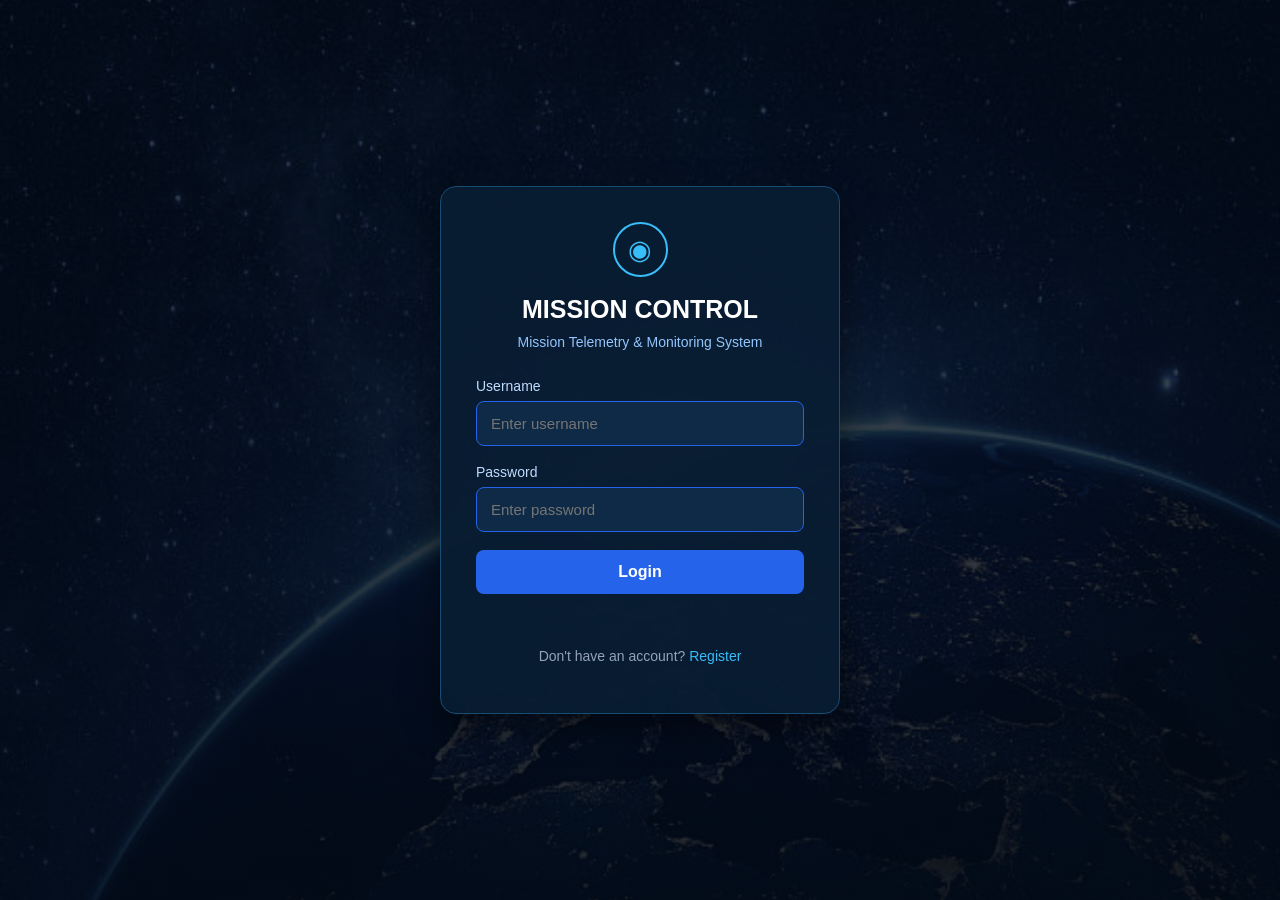
==== frontend/login.html @ 8d2dbf80 "Add Mission Telemetry frontend and backend" ====
<!DOCTYPE html>
<html lang="en">
<head>
    <meta charset="UTF-8">
    <meta name="viewport" content="width=device-width, initial-scale=1.0">

    <title>Mission Login</title>

    <link rel="stylesheet" href="login.css">
</head>

<body>

    <div class="login-container">

        <div class="login-card">

            <div class="login-logo">
                ◉
            </div>

            <h1>MISSION CONTROL</h1>

            <p class="login-subtitle">
                Mission Telemetry & Monitoring System
            </p>


            <form id="loginForm">

                <div class="input-group">
                    <label for="username">Username</label>

                    <input
                        type="text"
                        id="username"
                        placeholder="Enter username"
                        required
                    >
                </div>


                <div class="input-group">
                    <label for="password">Password</label>

                    <input
                        type="password"
                        id="password"
                        placeholder="Enter password"
                        required
                    >
                </div>


                <button type="submit" class="login-button">
                    Login
                </button>

                <p id="loginMessage"></p>

            </form>


            <p class="register-text">
                Don't have an account?
                <a href="register.html">Register</a>
            </p>

        </div>

    </div>


    <script src="login.js"></script>

</body>
</html>
---- frontend/login.css ----
* {
    box-sizing: border-box;
}

body {
    margin: 0;
    min-height: 100vh;
    font-family: Arial, sans-serif;
    color: white;

    background:
        linear-gradient(rgba(2, 11, 24, 0.72), rgba(2, 11, 24, 0.88)),
        url("earth-bg.jpg") center / cover no-repeat fixed;

    display: flex;
    align-items: center;
    justify-content: center;
}

.login-container {
    width: 100%;
    padding: 20px;
}

.login-card {
    width: 400px;
    max-width: 100%;
    margin: auto;
    padding: 35px;

    background: rgba(8, 28, 50, 0.95);
    border: 1px solid #164e73;
    border-radius: 16px;

    box-shadow: 0 12px 35px rgba(0, 0, 0, 0.5);

    text-align: center;
}

.login-logo {
    width: 55px;
    height: 55px;
    margin: 0 auto 18px;

    border: 2px solid #38bdf8;
    border-radius: 50%;

    display: flex;
    align-items: center;
    justify-content: center;

    color: #38bdf8;
    font-size: 27px;
}

.login-card h1 {
    margin: 0;
    font-size: 25px;
}

.login-subtitle {
    margin: 10px 0 28px;
    color: #93c5fd;
    font-size: 14px;
}

.input-group {
    text-align: left;
    margin-bottom: 18px;
}

.input-group label {
    display: block;
    margin-bottom: 7px;
    color: #bfdbfe;
    font-size: 14px;
}

.input-group input {
    width: 100%;
    padding: 13px 14px;

    background: #0f2a46;
    color: white;

    border: 1px solid #2563eb;
    border-radius: 8px;

    outline: none;
    font-size: 15px;
}

.input-group input:focus {
    border-color: #38bdf8;
}

.login-button {
    width: 100%;
    padding: 13px;

    border: none;
    border-radius: 8px;

    background: #2563eb;
    color: white;

    font-size: 16px;
    font-weight: bold;

    cursor: pointer;
}

.login-button:hover {
    background: #1d4ed8;
}

#loginMessage {
    min-height: 20px;
    margin: 12px 0 0;
    font-size: 13px;
}

.register-text {
    margin-top: 22px;
    color: #94a3b8;
    font-size: 14px;
}

.register-text a {
    color: #38bdf8;
    text-decoration: none;
}

.register-text a:hover {
    text-decoration: underline;
}
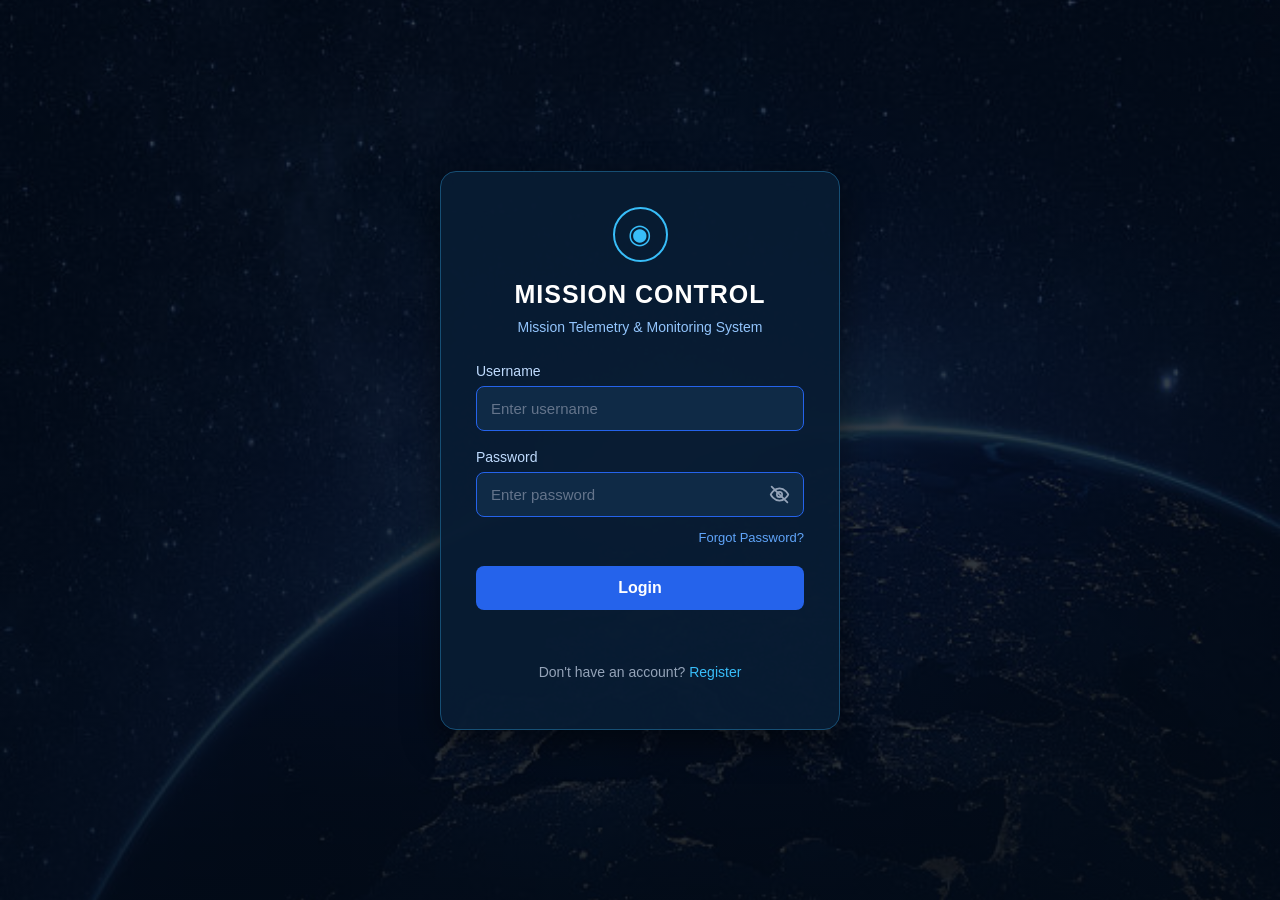
==== commit 501fcfe0: "Fix backend connection and update authentication UI" ====
--- a/frontend/login.html
+++ b/frontend/login.html
@@ -1,13 +1,19 @@
 <!DOCTYPE html>
 <html lang="en">
+
 <head>
+
     <meta charset="UTF-8">
-    <meta name="viewport" content="width=device-width, initial-scale=1.0">
+
+    <meta name="viewport"
+          content="width=device-width, initial-scale=1.0">
 
     <title>Mission Login</title>
 
     <link rel="stylesheet" href="login.css">
+
 </head>
+
 
 <body>
 
@@ -28,8 +34,14 @@
 
             <form id="loginForm">
 
+
+                <!-- USERNAME -->
+
                 <div class="input-group">
-                    <label for="username">Username</label>
+
+                    <label for="username">
+                        Username
+                    </label>
 
                     <input
                         type="text"
@@ -37,35 +49,114 @@
                         placeholder="Enter username"
                         required
                     >
+
                 </div>
 
 
+                <!-- PASSWORD -->
+
                 <div class="input-group">
-                    <label for="password">Password</label>
-
-                    <input
-                        type="password"
-                        id="password"
-                        placeholder="Enter password"
-                        required
-                    >
+
+                    <label for="password">
+                        Password
+                    </label>
+
+                    <div class="password-container">
+
+                        <input
+                            type="password"
+                            id="password"
+                            placeholder="Enter password"
+                            required
+                        >
+
+                        <button
+                            type="button"
+                            id="togglePassword"
+                            class="password-toggle"
+                            aria-label="Show password"
+                        >
+
+                            <svg
+                                id="eyeIcon"
+                                width="24"
+                                height="24"
+                                viewBox="0 0 24 24"
+                                fill="none"
+                                stroke="currentColor"
+                                stroke-width="2"
+                                stroke-linecap="round"
+                                stroke-linejoin="round"
+                            >
+
+                                <path
+                                    d="M2 12s3.5-7 10-7 10 7 10 7-3.5 7-10 7S2 12 2 12z"
+                                />
+
+                                <circle
+                                    cx="12"
+                                    cy="12"
+                                    r="3"
+                                />
+
+                                <line
+                                    x1="3"
+                                    y1="3"
+                                    x2="21"
+                                    y2="21"
+                                />
+
+                            </svg>
+
+                        </button>
+
+                    </div>
+
                 </div>
 
 
-                <button type="submit" class="login-button">
+                <!-- FORGOT PASSWORD -->
+
+                <div class="forgot-password-container">
+
+                    <a href="forgot-password.html">
+                        Forgot Password?
+                    </a>
+
+                </div>
+
+
+                <!-- LOGIN BUTTON -->
+
+                <button
+                    type="submit"
+                    class="login-button"
+                >
                     Login
                 </button>
 
+
+                <!-- LOGIN MESSAGE -->
+
                 <p id="loginMessage"></p>
 
+
             </form>
 
 
+            <!-- REGISTER -->
+
             <p class="register-text">
+
                 Don't have an account?
-                <a href="register.html">Register</a>
+
+                <a href="register.html">
+                    Register
+                </a>
+
             </p>
 
+
         </div>
 
     </div>
@@ -73,5 +164,79 @@
 
     <script src="login.js"></script>
 
+
+    <script>
+
+        const password =
+            document.getElementById("password");
+
+        const togglePassword =
+            document.getElementById("togglePassword");
+
+        const eyeIcon =
+            document.getElementById("eyeIcon");
+
+
+        togglePassword.addEventListener(
+            "click",
+            function () {
+
+                if (password.type === "password") {
+
+                    password.type = "text";
+
+                    togglePassword.setAttribute(
+                        "aria-label",
+                        "Hide password"
+                    );
+
+                    eyeIcon.innerHTML = `
+                        <path
+                            d="M2 12s3.5-7 10-7 10 7 10 7-3.5 7-10 7S2 12 2 12z"
+                        />
+
+                        <circle
+                            cx="12"
+                            cy="12"
+                            r="3"
+                        />
+                    `;
+
+                } else {
+
+                    password.type = "password";
+
+                    togglePassword.setAttribute(
+                        "aria-label",
+                        "Show password"
+                    );
+
+                    eyeIcon.innerHTML = `
+                        <path
+                            d="M2 12s3.5-7 10-7 10 7 10 7-3.5 7-10 7S2 12 2 12z"
+                        />
+
+                        <circle
+                            cx="12"
+                            cy="12"
+                            r="3"
+                        />
+
+                        <line
+                            x1="3"
+                            y1="3"
+                            x2="21"
+                            y2="21"
+                        />
+                    `;
+
+                }
+
+            }
+        );
+
+    </script>
+
 </body>
+
 </html>
--- a/frontend/login.css
+++ b/frontend/login.css
@@ -5,11 +5,16 @@
 body {
     margin: 0;
     min-height: 100vh;
+
     font-family: Arial, sans-serif;
+
     color: white;
 
     background:
-        linear-gradient(rgba(2, 11, 24, 0.72), rgba(2, 11, 24, 0.88)),
+        linear-gradient(
+            rgba(2, 11, 24, 0.72),
+            rgba(2, 11, 24, 0.88)
+        ),
         url("earth-bg.jpg") center / cover no-repeat fixed;
 
     display: flex;
@@ -25,21 +30,27 @@
 .login-card {
     width: 400px;
     max-width: 100%;
+
     margin: auto;
     padding: 35px;
 
-    background: rgba(8, 28, 50, 0.95);
+    background: rgba(8, 28, 50, 0.96);
+
     border: 1px solid #164e73;
     border-radius: 16px;
 
-    box-shadow: 0 12px 35px rgba(0, 0, 0, 0.5);
+    box-shadow:
+        0 12px 35px rgba(0, 0, 0, 0.5);
 
     text-align: center;
 }
+
+/* LOGO */
 
 .login-logo {
     width: 55px;
     height: 55px;
+
     margin: 0 auto 18px;
 
     border: 2px solid #38bdf8;
@@ -50,87 +61,231 @@
     justify-content: center;
 
     color: #38bdf8;
+
     font-size: 27px;
 }
+
+/* TITLE */
 
 .login-card h1 {
     margin: 0;
+
     font-size: 25px;
+    letter-spacing: 1px;
 }
 
 .login-subtitle {
     margin: 10px 0 28px;
+
     color: #93c5fd;
+
     font-size: 14px;
 }
+
+/* INPUT GROUP */
 
 .input-group {
     text-align: left;
+
     margin-bottom: 18px;
 }
 
 .input-group label {
     display: block;
+
     margin-bottom: 7px;
+
     color: #bfdbfe;
+
     font-size: 14px;
 }
 
+/* NORMAL INPUT */
+
 .input-group input {
     width: 100%;
+
     padding: 13px 14px;
 
     background: #0f2a46;
+
     color: white;
 
     border: 1px solid #2563eb;
+
     border-radius: 8px;
 
     outline: none;
+
     font-size: 15px;
+}
+
+.input-group input::placeholder {
+    color: #64748b;
 }
 
 .input-group input:focus {
     border-color: #38bdf8;
-}
+
+    box-shadow:
+        0 0 0 2px rgba(56, 189, 248, 0.12);
+}
+
+/* PASSWORD */
+
+.password-container {
+    position: relative;
+
+    width: 100%;
+}
+
+.password-container input {
+    padding-right: 48px;
+}
+
+/* EYE BUTTON */
+
+.password-toggle {
+    position: absolute;
+
+    right: 10px;
+    top: 50%;
+
+    transform: translateY(-50%);
+
+    width: 30px !important;
+    height: 30px !important;
+
+    padding: 0 !important;
+    margin: 0 !important;
+
+    border: none !important;
+
+    background: transparent !important;
+
+    color: #94a3b8;
+
+    cursor: pointer;
+
+    display: flex;
+
+    align-items: center;
+    justify-content: center;
+}
+
+.password-toggle:hover {
+    color: white;
+}
+
+.password-toggle svg {
+    width: 21px;
+    height: 21px;
+}
+
+/* FORGOT PASSWORD */
+
+.forgot-password-container {
+    text-align: right;
+
+    margin-top: -7px;
+    margin-bottom: 20px;
+}
+
+.forgot-password-container a {
+    color: #60a5fa;
+
+    font-size: 13px;
+
+    text-decoration: none;
+}
+
+.forgot-password-container a:hover {
+    color: #93c5fd;
+
+    text-decoration: underline;
+}
+
+/* LOGIN BUTTON */
 
 .login-button {
     width: 100%;
+
     padding: 13px;
 
     border: none;
     border-radius: 8px;
 
     background: #2563eb;
+
     color: white;
 
     font-size: 16px;
     font-weight: bold;
 
     cursor: pointer;
+
+    transition:
+        background 0.2s ease,
+        transform 0.1s ease;
 }
 
 .login-button:hover {
     background: #1d4ed8;
 }
 
+.login-button:active {
+    transform: scale(0.99);
+}
+
+/* LOGIN MESSAGE */
+
 #loginMessage {
     min-height: 20px;
+
     margin: 12px 0 0;
+
+    color: #60a5fa;
+
     font-size: 13px;
 }
+
+/* REGISTER */
 
 .register-text {
     margin-top: 22px;
+
     color: #94a3b8;
+
     font-size: 14px;
 }
 
 .register-text a {
     color: #38bdf8;
+
     text-decoration: none;
+
+    font-weight: 500;
 }
 
 .register-text a:hover {
+    color: #7dd3fc;
+
     text-decoration: underline;
+}
+
+/* MOBILE */
+
+@media (max-width: 480px) {
+
+    .login-card {
+        padding: 28px 22px;
+    }
+
+    .login-card h1 {
+        font-size: 22px;
+    }
+
+    .login-subtitle {
+        font-size: 13px;
+    }
 }
